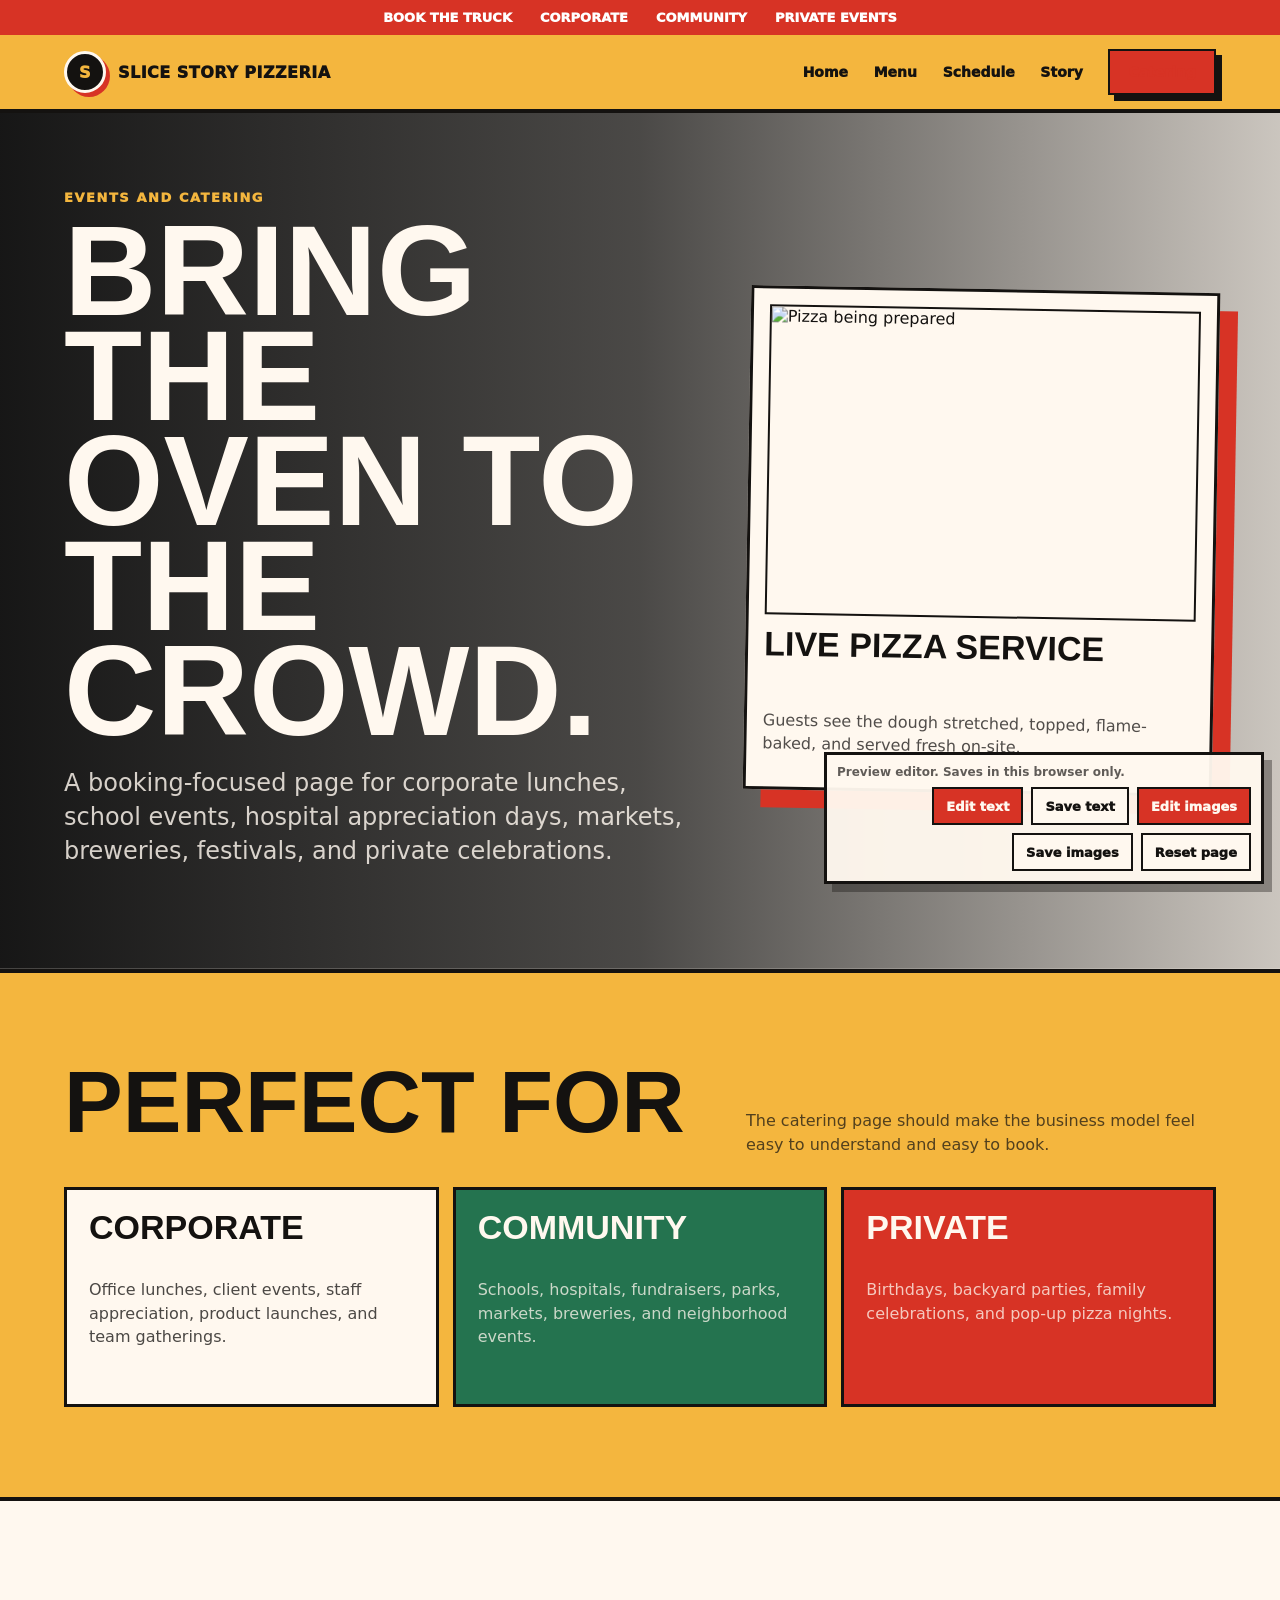
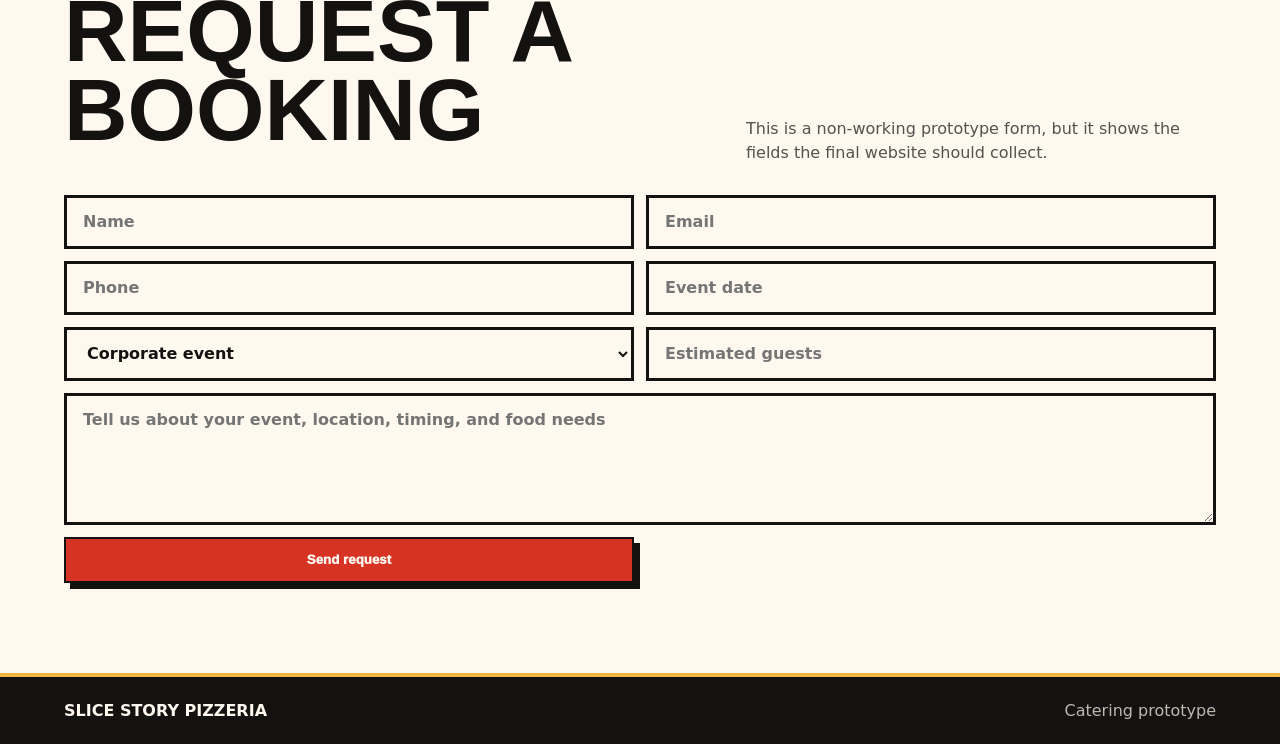
==== catering.html @ 1ce1cb42 "Add files via upload" ====
<!doctype html>
<html lang="en">
<head><meta charset="utf-8"><meta name="viewport" content="width=device-width, initial-scale=1"><title>Catering | Slice Story Pizzeria</title><link rel="stylesheet" href="styles.css"></head>
<body><main class="page">
  <div class="top-strip"><span>Book the truck</span><span>Corporate</span><span>Community</span><span>Private events</span></div>
  <nav class="nav"><a class="logo" href="index.html"><span class="logo-mark">S</span><span>Slice Story Pizzeria</span></a><div class="nav-links"><a href="index.html">Home</a><a href="menu.html">Menu</a><a href="schedule.html">Schedule</a><a href="story-impact.html">Story</a><a class="button active" href="catering.html">Catering</a></div></nav>
  <section class="hero" style="--hero-image:url('https://images.unsplash.com/photo-1555992336-fb0d29498b13?auto=format&fit=crop&w=1600&q=85')"><div><p class="eyebrow">Events and catering</p><h1>Bring the oven to the crowd.</h1><p class="lead">A booking-focused page for corporate lunches, school events, hospital appreciation days, markets, breweries, festivals, and private celebrations.</p></div><aside class="feature-card"><img src="https://images.unsplash.com/photo-1579751626657-72bc17010498?auto=format&fit=crop&w=900&q=85" alt="Pizza being prepared"><h3>Live pizza service</h3><p>Guests see the dough stretched, topped, flame-baked, and served fresh on-site.</p></aside></section>
  <section class="section gold"><div class="section-head"><h2>Perfect for</h2><p>The catering page should make the business model feel easy to understand and easy to book.</p></div><div class="grid-3"><article class="card"><h3>Corporate</h3><p>Office lunches, client events, staff appreciation, product launches, and team gatherings.</p></article><article class="card basil"><h3>Community</h3><p>Schools, hospitals, fundraisers, parks, markets, breweries, and neighborhood events.</p></article><article class="card tomato"><h3>Private</h3><p>Birthdays, backyard parties, family celebrations, and pop-up pizza nights.</p></article></div></section>
  <section class="section"><div class="section-head"><h2>Request a booking</h2><p>This is a non-working prototype form, but it shows the fields the final website should collect.</p></div><form class="form"><input placeholder="Name"><input placeholder="Email"><input placeholder="Phone"><input placeholder="Event date"><select><option>Corporate event</option><option>Community event</option><option>Private party</option><option>Market or festival</option></select><input placeholder="Estimated guests"><textarea placeholder="Tell us about your event, location, timing, and food needs"></textarea><button class="button" type="button">Send request</button></form></section>
  <footer class="footer"><strong>Slice Story Pizzeria</strong><span>Catering prototype</span></footer>
</main><script src="edit-text.js"></script></body></html>
---- styles.css ----
:root {
  --ink: #141210;
  --paper: #fff8ef;
  --tomato: #d73325;
  --gold: #f4b63e;
  --basil: #24734f;
  --cream: #fff1dc;
  --line: rgba(20, 18, 16, .16);
  font-family: Inter, ui-sans-serif, system-ui, -apple-system, BlinkMacSystemFont, "Segoe UI", sans-serif;
  color: var(--ink);
  background: #121212;
}

* { box-sizing: border-box; }
html { scroll-behavior: smooth; }
body { margin: 0; background: #121212; }
img { display: block; max-width: 100%; }
a { color: inherit; }
.page {
  width: min(100%, 1440px);
  margin: 0 auto;
  background: var(--paper);
  overflow: hidden;
}
.top-strip {
  display: flex;
  justify-content: center;
  gap: 28px;
  padding: 10px 16px;
  background: var(--tomato);
  color: #fff;
  font-size: 13px;
  font-weight: 950;
  text-transform: uppercase;
  white-space: nowrap;
  overflow: hidden;
}
.top-strip span { flex: 0 0 auto; }
.nav {
  position: sticky;
  top: 0;
  z-index: 10;
  display: flex;
  align-items: center;
  justify-content: space-between;
  gap: 18px;
  min-height: 78px;
  padding: 14px clamp(18px, 5vw, 72px);
  background: var(--gold);
  border-bottom: 4px solid var(--ink);
}
.logo {
  display: flex;
  align-items: center;
  gap: 12px;
  font-weight: 950;
  text-decoration: none;
  text-transform: uppercase;
  letter-spacing: .03em;
}
.logo-mark {
  display: grid;
  place-items: center;
  width: 42px;
  height: 42px;
  border-radius: 50%;
  background: var(--ink);
  color: var(--gold);
  border: 3px solid #fff8ef;
  box-shadow: 4px 4px 0 var(--tomato);
}
.nav-links {
  display: flex;
  align-items: center;
  gap: clamp(12px, 2vw, 26px);
  font-size: 14px;
  font-weight: 950;
}
.nav-links a { text-decoration: none; }
.nav-links a.active { color: var(--tomato); }
.button {
  display: inline-flex;
  align-items: center;
  justify-content: center;
  min-height: 46px;
  padding: 0 18px;
  border: 2px solid var(--ink);
  background: var(--tomato);
  color: #fff8ef;
  font-weight: 950;
  text-decoration: none;
  box-shadow: 6px 6px 0 var(--ink);
  cursor: pointer;
}
.button.alt { background: #fff8ef; color: var(--ink); }
.button.gold { background: var(--gold); color: var(--ink); }
.hero {
  min-height: 680px;
  display: grid;
  grid-template-columns: minmax(0, .95fr) minmax(340px, .72fr);
  gap: clamp(28px, 5vw, 72px);
  align-items: center;
  padding: clamp(34px, 6vw, 86px) clamp(18px, 5vw, 72px);
  background:
    linear-gradient(90deg, rgba(18,18,18,.98), rgba(18,18,18,.76), rgba(18,18,18,.22)),
    var(--hero-image);
  background-size: cover;
  background-position: center;
  color: #fff8ef;
}
.hero.schedule-hero {
  position: relative;
  grid-template-columns: minmax(0, .58fr) minmax(360px, .82fr);
  grid-template-rows: auto auto;
  align-items: center;
  background:
    linear-gradient(135deg, #fff8ef 0%, #fff8ef 42%, #f4b63e 42%, #f4b63e 60%, #d73325 60%, #d73325 100%);
  color: var(--ink);
}
.hero.schedule-hero .schedule-copy {
  position: relative;
  z-index: 2;
  grid-column: 1;
}
.hero.schedule-hero .eyebrow {
  color: var(--tomato);
}
.hero.schedule-hero .lead {
  color: rgba(20, 18, 16, .76);
}
.schedule-truck-image {
  grid-column: 2;
  grid-row: 1 / 3;
  width: 100%;
  min-height: clamp(340px, 42vw, 560px);
  background-image: var(--hero-image);
  background-size: contain;
  background-repeat: no-repeat;
  background-position: center;
  filter: drop-shadow(18px 18px 0 rgba(20, 18, 16, .28));
}
.hero.schedule-hero .feature-card {
  grid-column: 1;
  grid-row: 2;
  max-width: 430px;
  margin-top: 24px;
  box-shadow: 10px 10px 0 var(--ink);
  transform: rotate(-1deg);
}
.eyebrow {
  margin: 0 0 14px;
  color: var(--gold);
  font-size: 13px;
  font-weight: 950;
  letter-spacing: .12em;
  text-transform: uppercase;
}
h1, h2, h3, p { margin-top: 0; }
h1, h2, h3 { letter-spacing: 0; }
h1 {
  max-width: 880px;
  margin-bottom: 22px;
  font-family: Impact, Haettenschweiler, "Arial Narrow Bold", sans-serif;
  font-size: clamp(58px, 10vw, 142px);
  line-height: .82;
  text-transform: uppercase;
}
h2 {
  max-width: 850px;
  margin-bottom: 16px;
  font-family: Impact, Haettenschweiler, "Arial Narrow Bold", sans-serif;
  font-size: clamp(42px, 7vw, 88px);
  line-height: .9;
  text-transform: uppercase;
}
h3 {
  font-family: Impact, Haettenschweiler, "Arial Narrow Bold", sans-serif;
  font-size: 34px;
  line-height: .94;
  text-transform: uppercase;
}
.lead {
  max-width: 660px;
  font-size: clamp(18px, 2vw, 24px);
  line-height: 1.42;
  color: rgba(255, 248, 239, .82);
}
.action-row { display: flex; flex-wrap: wrap; gap: 14px; margin-top: 30px; }
.feature-card {
  display: grid;
  gap: 14px;
  padding: 16px;
  background: #fff8ef;
  color: var(--ink);
  border: 3px solid var(--ink);
  box-shadow: 18px 18px 0 var(--tomato);
  transform: rotate(1deg);
}
.feature-card img {
  width: 100%;
  height: 310px;
  object-fit: cover;
  border: 2px solid var(--ink);
}
.feature-card p { color: rgba(20,18,16,.74); line-height: 1.45; }
.section { padding: clamp(44px, 7vw, 92px) clamp(18px, 5vw, 72px); }
.section.dark { background: var(--ink); color: #fff8ef; }
.section.gold { background: var(--gold); border-top: 4px solid var(--ink); border-bottom: 4px solid var(--ink); }
.section.ingredient-story {
  background:
    linear-gradient(90deg, rgba(20,18,16,.96), rgba(20,18,16,.82), rgba(20,18,16,.48)),
    url("https://images.unsplash.com/photo-1593560708920-61dd98c46a4e?auto=format&fit=crop&w=1500&q=85");
  background-size: cover;
  background-position: center;
  color: #fff8ef;
  border-top: 4px solid var(--gold);
}
.section.ingredient-story .section-head p { color: rgba(255,248,239,.72); }
.section.ingredient-story .card {
  background: rgba(255,248,239,.94);
  box-shadow: 8px 8px 0 var(--gold);
}
.section.ingredient-story .card.tomato,
.section.ingredient-story .card.basil {
  color: #fff8ef;
}
.section.ingredient-story .card.tomato { background: var(--tomato); }
.section.ingredient-story .card.basil { background: var(--basil); }
.section-head {
  display: flex;
  align-items: end;
  justify-content: space-between;
  gap: 24px;
  margin-bottom: 30px;
}
.section-head p { max-width: 470px; margin: 0; line-height: 1.5; color: rgba(20,18,16,.72); }
.dark .section-head p { color: rgba(255,248,239,.72); }
.grid-2 { display: grid; grid-template-columns: repeat(2, 1fr); gap: 18px; }
.grid-3 { display: grid; grid-template-columns: repeat(3, 1fr); gap: 14px; }
.grid-4 { display: grid; grid-template-columns: repeat(4, 1fr); gap: 12px; }
.card {
  min-height: 220px;
  padding: 22px;
  background: #fff8ef;
  color: var(--ink);
  border: 3px solid var(--ink);
}
.card.tomato { background: var(--tomato); color: #fff8ef; }
.card.basil { background: var(--basil); color: #fff8ef; }
.card.gold { background: var(--gold); }
.card p { line-height: 1.45; color: inherit; opacity: .76; }
.price { display: block; margin-top: 18px; font-size: 32px; font-weight: 950; }
.photo-panel {
  min-height: 520px;
  background: var(--panel-image);
  background-size: cover;
  background-position: center;
  border: 4px solid var(--ink);
  box-shadow: 14px 14px 0 var(--gold);
}
.copy p { max-width: 760px; font-size: 19px; line-height: 1.65; color: rgba(20,18,16,.78); }
.dark .copy p { color: rgba(255,248,239,.78); }
.standout-line {
  max-width: 760px;
  margin: 18px 0;
  padding: 16px 18px;
  background: var(--gold);
  border: 3px solid var(--ink);
  box-shadow: 8px 8px 0 var(--tomato);
  font-size: clamp(24px, 3vw, 38px);
  line-height: 1;
  font-weight: 950;
}
.form {
  display: grid;
  grid-template-columns: repeat(2, 1fr);
  gap: 12px;
  margin-top: 24px;
}
.form input, .form select, .form textarea {
  min-height: 54px;
  padding: 0 16px;
  border: 3px solid var(--ink);
  background: #fff8ef;
  color: var(--ink);
  font: inherit;
  font-weight: 800;
}
.form textarea {
  min-height: 132px;
  padding-top: 14px;
  grid-column: 1 / -1;
}
.footer {
  display: flex;
  align-items: center;
  justify-content: space-between;
  gap: 18px;
  padding: 24px clamp(18px, 5vw, 72px);
  background: var(--ink);
  color: rgba(255,248,239,.72);
  border-top: 4px solid var(--gold);
}
.footer strong { color: #fff8ef; text-transform: uppercase; }
.edit-toolbar {
  position: fixed;
  right: 16px;
  bottom: 16px;
  z-index: 50;
  display: flex;
  flex-wrap: wrap;
  justify-content: flex-end;
  gap: 8px;
  max-width: min(440px, calc(100vw - 32px));
  padding: 10px;
  background: rgba(255, 248, 239, .96);
  border: 3px solid var(--ink);
  box-shadow: 8px 8px 0 rgba(20, 18, 16, .36);
}
.edit-toolbar button {
  min-height: 38px;
  padding: 0 12px;
  border: 2px solid var(--ink);
  background: #fff8ef;
  color: var(--ink);
  font: inherit;
  font-size: 13px;
  font-weight: 950;
  cursor: pointer;
}
.edit-toolbar button.primary {
  background: var(--tomato);
  color: #fff8ef;
}
.edit-note {
  width: 100%;
  margin: 0;
  font-size: 12px;
  font-weight: 800;
  color: rgba(20, 18, 16, .68);
}
.editable-active [data-editable-text] {
  outline: 2px dashed rgba(215, 51, 37, .72);
  outline-offset: 4px;
  cursor: text;
}
.editable-active [data-editable-text]:focus {
  outline: 3px solid var(--tomato);
  background: rgba(255, 248, 239, .92);
}
.image-edit-active [data-editable-image] {
  outline: 3px dashed var(--gold);
  outline-offset: 5px;
  cursor: pointer;
}
.image-edit-active [data-editable-image]:hover {
  outline-color: var(--tomato);
}
.image-panel {
  position: fixed;
  left: 50%;
  bottom: 92px;
  z-index: 60;
  display: none;
  width: min(560px, calc(100vw - 32px));
  padding: 14px;
  transform: translateX(-50%);
  background: #fff8ef;
  border: 3px solid var(--ink);
  box-shadow: 10px 10px 0 rgba(20, 18, 16, .42);
}
.image-panel.open { display: grid; gap: 10px; }
.image-panel label {
  font-size: 13px;
  font-weight: 950;
  text-transform: uppercase;
}
.image-panel input[type="text"] {
  width: 100%;
  min-height: 44px;
  padding: 0 12px;
  border: 2px solid var(--ink);
  background: #fff;
  color: var(--ink);
  font: inherit;
}
.image-panel-actions {
  display: flex;
  flex-wrap: wrap;
  gap: 8px;
}
.image-panel button,
.image-panel .file-button {
  display: inline-flex;
  align-items: center;
  justify-content: center;
  min-height: 38px;
  padding: 0 12px;
  border: 2px solid var(--ink);
  background: #fff8ef;
  color: var(--ink);
  font: inherit;
  font-size: 13px;
  font-weight: 950;
  cursor: pointer;
}
.image-panel button.primary { background: var(--tomato); color: #fff8ef; }
.image-panel small { color: rgba(20, 18, 16, .68); font-weight: 800; line-height: 1.35; }

@media (max-width: 980px) {
  .nav { position: relative; align-items: flex-start; flex-direction: column; }
  .nav-links { width: 100%; flex-wrap: wrap; }
  .hero, .grid-2 { grid-template-columns: 1fr; }
  .hero.schedule-hero {
    grid-template-columns: 1fr;
    grid-template-rows: auto auto auto;
  }
  .hero.schedule-hero .schedule-copy {
    grid-column: 1;
    grid-row: 1;
  }
  .schedule-truck-image {
    grid-column: 1;
    grid-row: 2;
    min-height: 360px;
    background-position: center;
  }
  .hero.schedule-hero .feature-card {
    grid-column: 1;
    grid-row: 3;
  }
  .grid-3, .grid-4 { grid-template-columns: repeat(2, 1fr); }
  .section-head { display: block; }
  .section-head p { margin-top: 14px; }
}

@media (max-width: 640px) {
  .top-strip { justify-content: flex-start; }
  .nav-links a:not(.button) { display: none; }
  .hero { min-height: auto; }
  .schedule-truck-image { min-height: 260px; }
  .feature-card { transform: none; box-shadow: 10px 10px 0 var(--tomato); }
  .grid-3, .grid-4, .form { grid-template-columns: 1fr; }
  .photo-panel { min-height: 360px; }
  .footer { align-items: flex-start; flex-direction: column; }
}
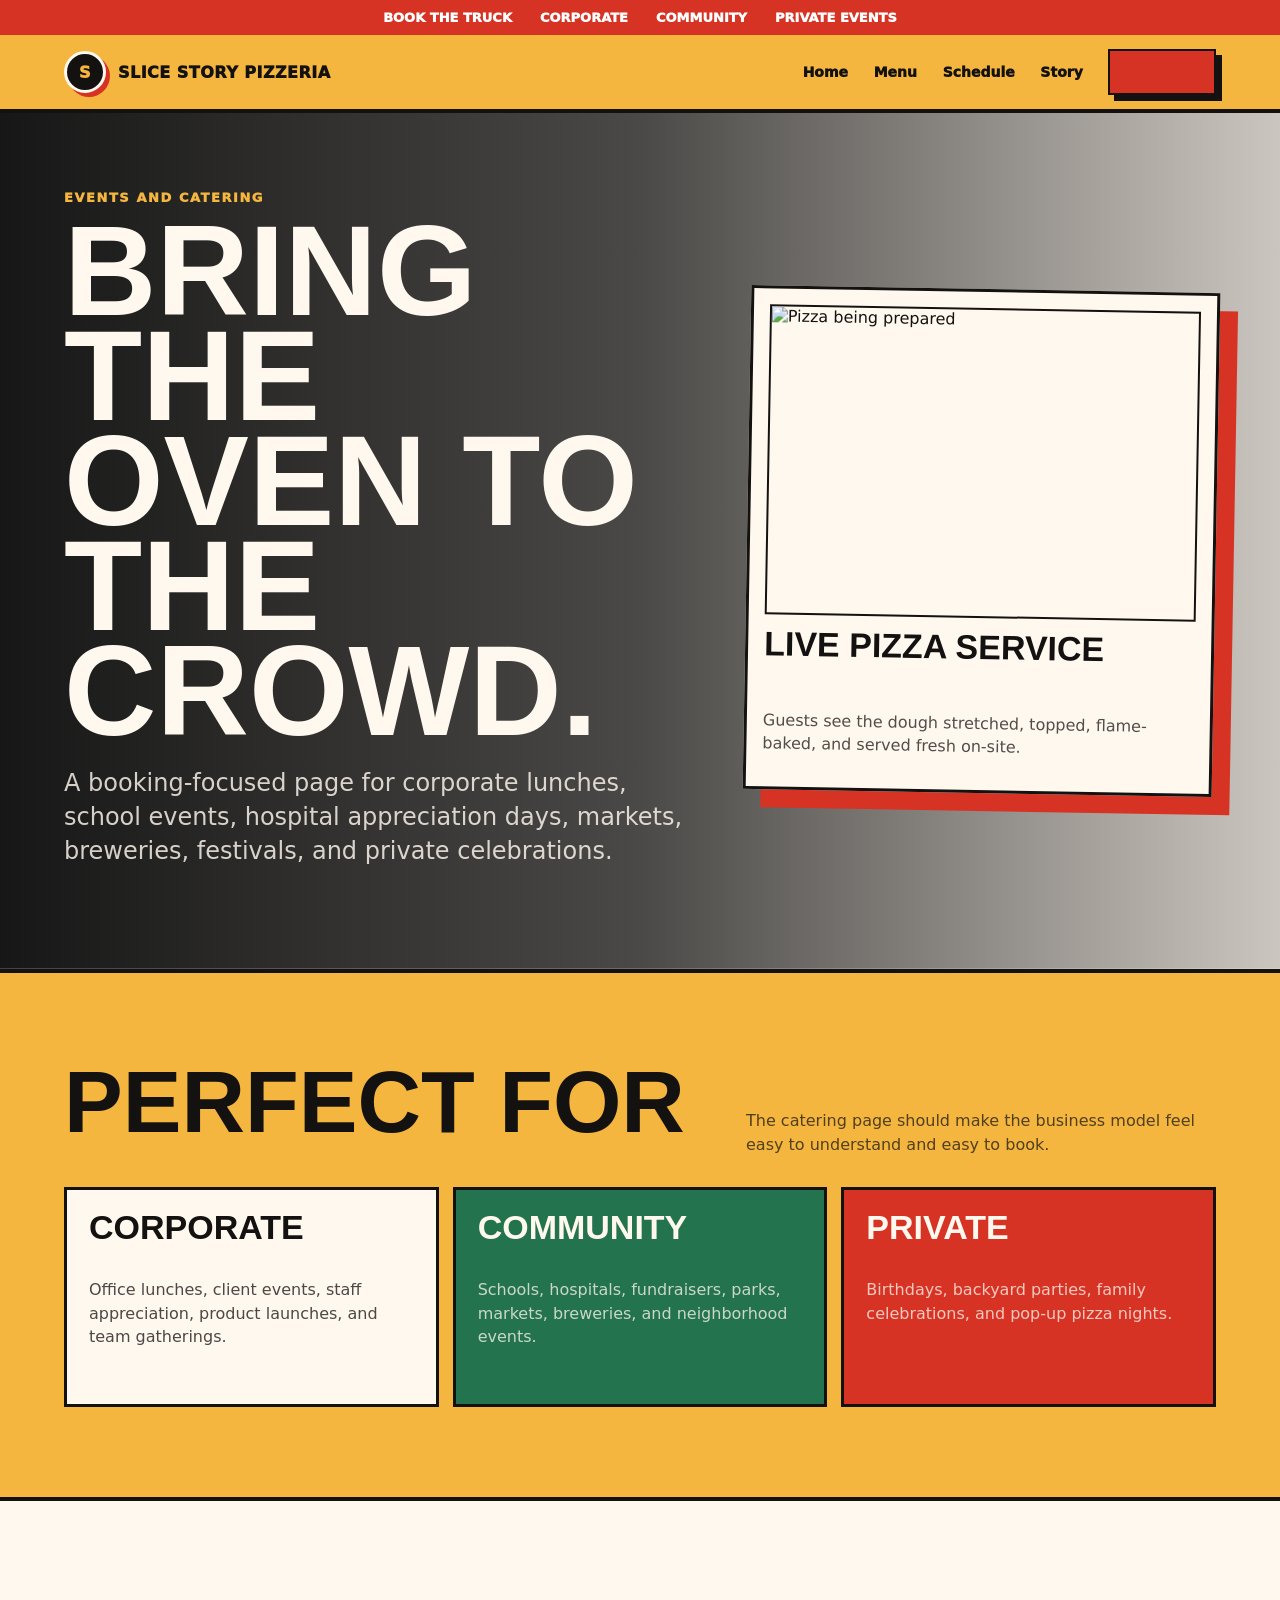
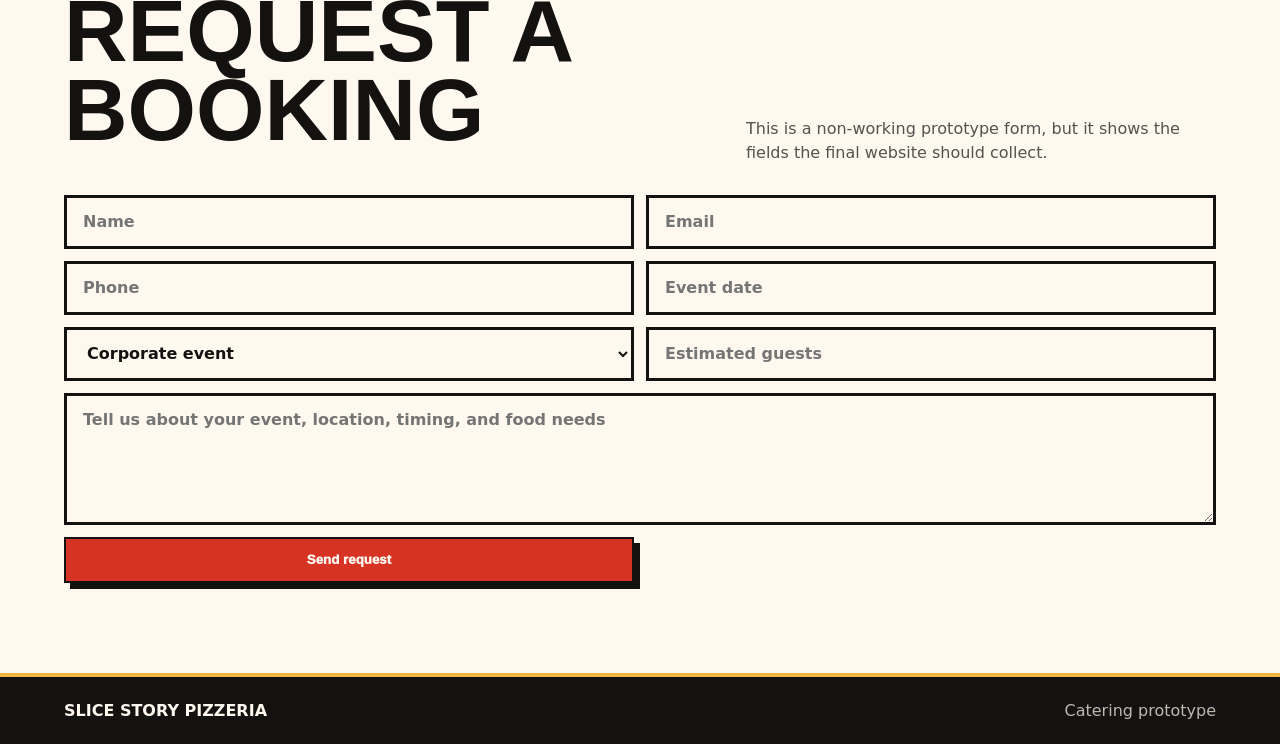
==== commit 310fa219: "Update catering.html Remove <script src="edit-text.js"></script>" ====
--- a/catering.html
+++ b/catering.html
@@ -8,4 +8,4 @@
   <section class="section gold"><div class="section-head"><h2>Perfect for</h2><p>The catering page should make the business model feel easy to understand and easy to book.</p></div><div class="grid-3"><article class="card"><h3>Corporate</h3><p>Office lunches, client events, staff appreciation, product launches, and team gatherings.</p></article><article class="card basil"><h3>Community</h3><p>Schools, hospitals, fundraisers, parks, markets, breweries, and neighborhood events.</p></article><article class="card tomato"><h3>Private</h3><p>Birthdays, backyard parties, family celebrations, and pop-up pizza nights.</p></article></div></section>
   <section class="section"><div class="section-head"><h2>Request a booking</h2><p>This is a non-working prototype form, but it shows the fields the final website should collect.</p></div><form class="form"><input placeholder="Name"><input placeholder="Email"><input placeholder="Phone"><input placeholder="Event date"><select><option>Corporate event</option><option>Community event</option><option>Private party</option><option>Market or festival</option></select><input placeholder="Estimated guests"><textarea placeholder="Tell us about your event, location, timing, and food needs"></textarea><button class="button" type="button">Send request</button></form></section>
   <footer class="footer"><strong>Slice Story Pizzeria</strong><span>Catering prototype</span></footer>
-</main><script src="edit-text.js"></script></body></html>
+</main></body></html>
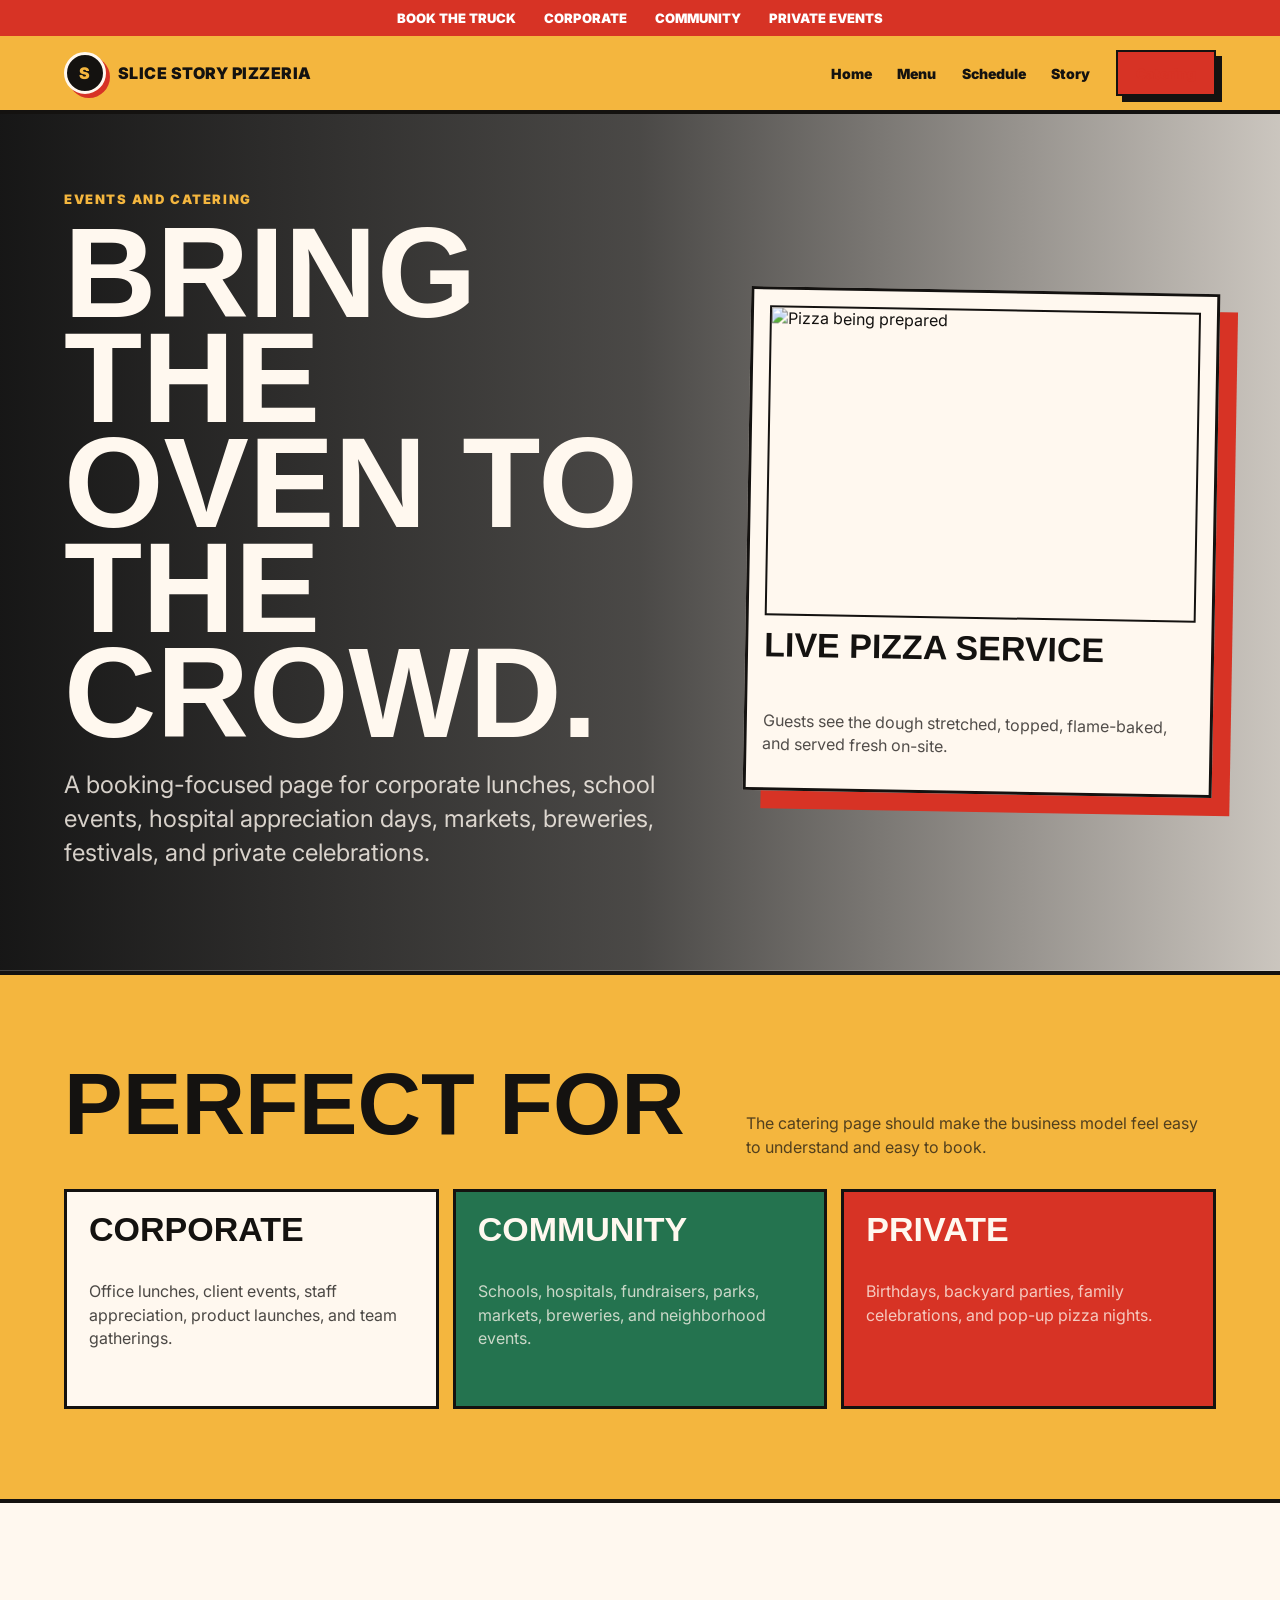
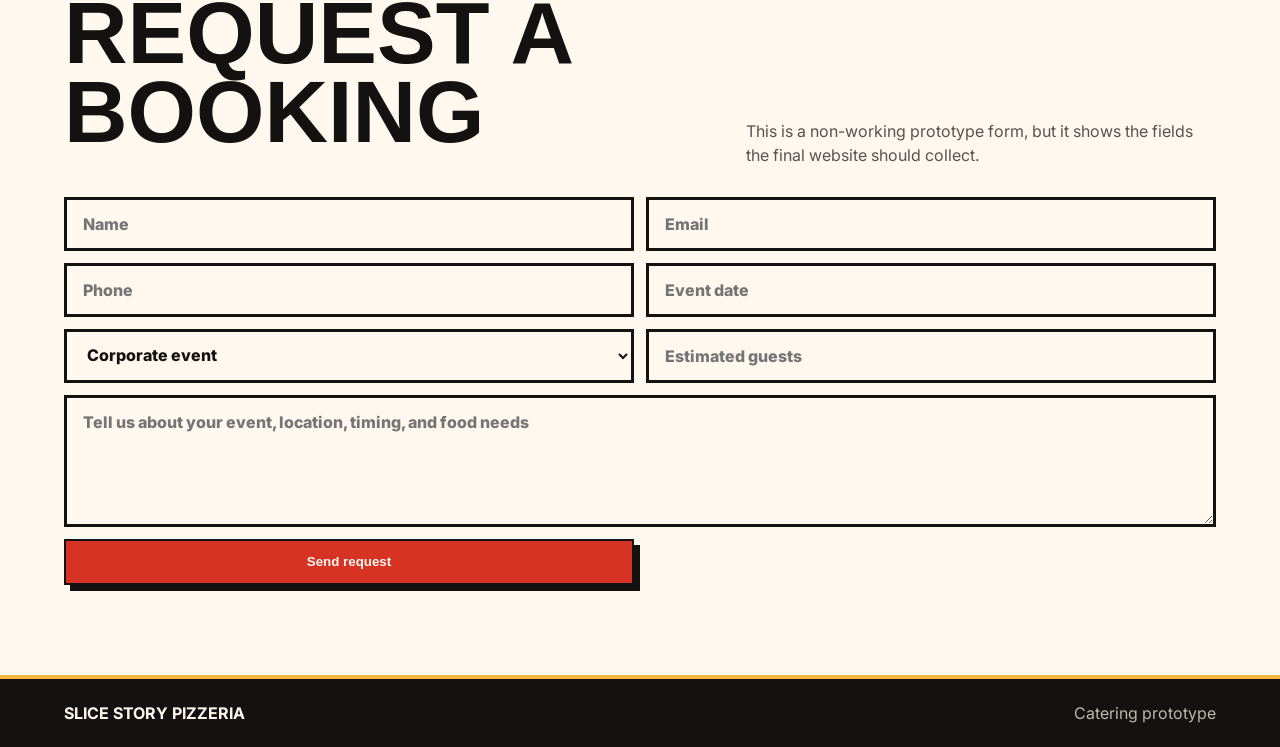
==== commit e4116677: "Add files via upload" ====
--- a/catering.html
+++ b/catering.html
@@ -1,6 +1,6 @@
 <!doctype html>
 <html lang="en">
-<head><meta charset="utf-8"><meta name="viewport" content="width=device-width, initial-scale=1"><title>Catering | Slice Story Pizzeria</title><link rel="stylesheet" href="styles.css"></head>
+<head><meta charset="utf-8"><meta name="viewport" content="width=device-width, initial-scale=1"><title>Catering | Slice Story Pizzeria</title><link rel="preconnect" href="https://fonts.googleapis.com"><link rel="preconnect" href="https://fonts.gstatic.com" crossorigin><link href="https://fonts.googleapis.com/css2?family=Inter:wght@400;500;600;700;800;900&display=swap" rel="stylesheet"><link rel="stylesheet" href="styles.css"></head>
 <body><main class="page">
   <div class="top-strip"><span>Book the truck</span><span>Corporate</span><span>Community</span><span>Private events</span></div>
   <nav class="nav"><a class="logo" href="index.html"><span class="logo-mark">S</span><span>Slice Story Pizzeria</span></a><div class="nav-links"><a href="index.html">Home</a><a href="menu.html">Menu</a><a href="schedule.html">Schedule</a><a href="story-impact.html">Story</a><a class="button active" href="catering.html">Catering</a></div></nav>
--- a/styles.css
+++ b/styles.css
@@ -30,7 +30,7 @@
   background: var(--tomato);
   color: #fff;
   font-size: 13px;
-  font-weight: 950;
+  font-weight: 900;
   text-transform: uppercase;
   white-space: nowrap;
   overflow: hidden;
@@ -53,7 +53,7 @@
   display: flex;
   align-items: center;
   gap: 12px;
-  font-weight: 950;
+  font-weight: 900;
   text-decoration: none;
   text-transform: uppercase;
   letter-spacing: .03em;
@@ -74,7 +74,7 @@
   align-items: center;
   gap: clamp(12px, 2vw, 26px);
   font-size: 14px;
-  font-weight: 950;
+  font-weight: 900;
 }
 .nav-links a { text-decoration: none; }
 .nav-links a.active { color: var(--tomato); }
@@ -87,7 +87,7 @@
   border: 2px solid var(--ink);
   background: var(--tomato);
   color: #fff8ef;
-  font-weight: 950;
+  font-weight: 900;
   text-decoration: none;
   box-shadow: 6px 6px 0 var(--ink);
   cursor: pointer;
@@ -151,7 +151,7 @@
   margin: 0 0 14px;
   color: var(--gold);
   font-size: 13px;
-  font-weight: 950;
+  font-weight: 900;
   letter-spacing: .12em;
   text-transform: uppercase;
 }
@@ -249,7 +249,7 @@
 .card.basil { background: var(--basil); color: #fff8ef; }
 .card.gold { background: var(--gold); }
 .card p { line-height: 1.45; color: inherit; opacity: .76; }
-.price { display: block; margin-top: 18px; font-size: 32px; font-weight: 950; }
+.price { display: block; margin-top: 18px; font-size: 32px; font-weight: 900; }
 .photo-panel {
   min-height: 520px;
   background: var(--panel-image);
@@ -269,7 +269,7 @@
   box-shadow: 8px 8px 0 var(--tomato);
   font-size: clamp(24px, 3vw, 38px);
   line-height: 1;
-  font-weight: 950;
+  font-weight: 900;
 }
 .form {
   display: grid;
@@ -325,7 +325,7 @@
   color: var(--ink);
   font: inherit;
   font-size: 13px;
-  font-weight: 950;
+  font-weight: 900;
   cursor: pointer;
 }
 .edit-toolbar button.primary {
@@ -372,7 +372,7 @@
 .image-panel.open { display: grid; gap: 10px; }
 .image-panel label {
   font-size: 13px;
-  font-weight: 950;
+  font-weight: 900;
   text-transform: uppercase;
 }
 .image-panel input[type="text"] {
@@ -401,7 +401,7 @@
   color: var(--ink);
   font: inherit;
   font-size: 13px;
-  font-weight: 950;
+  font-weight: 900;
   cursor: pointer;
 }
 .image-panel button.primary { background: var(--tomato); color: #fff8ef; }
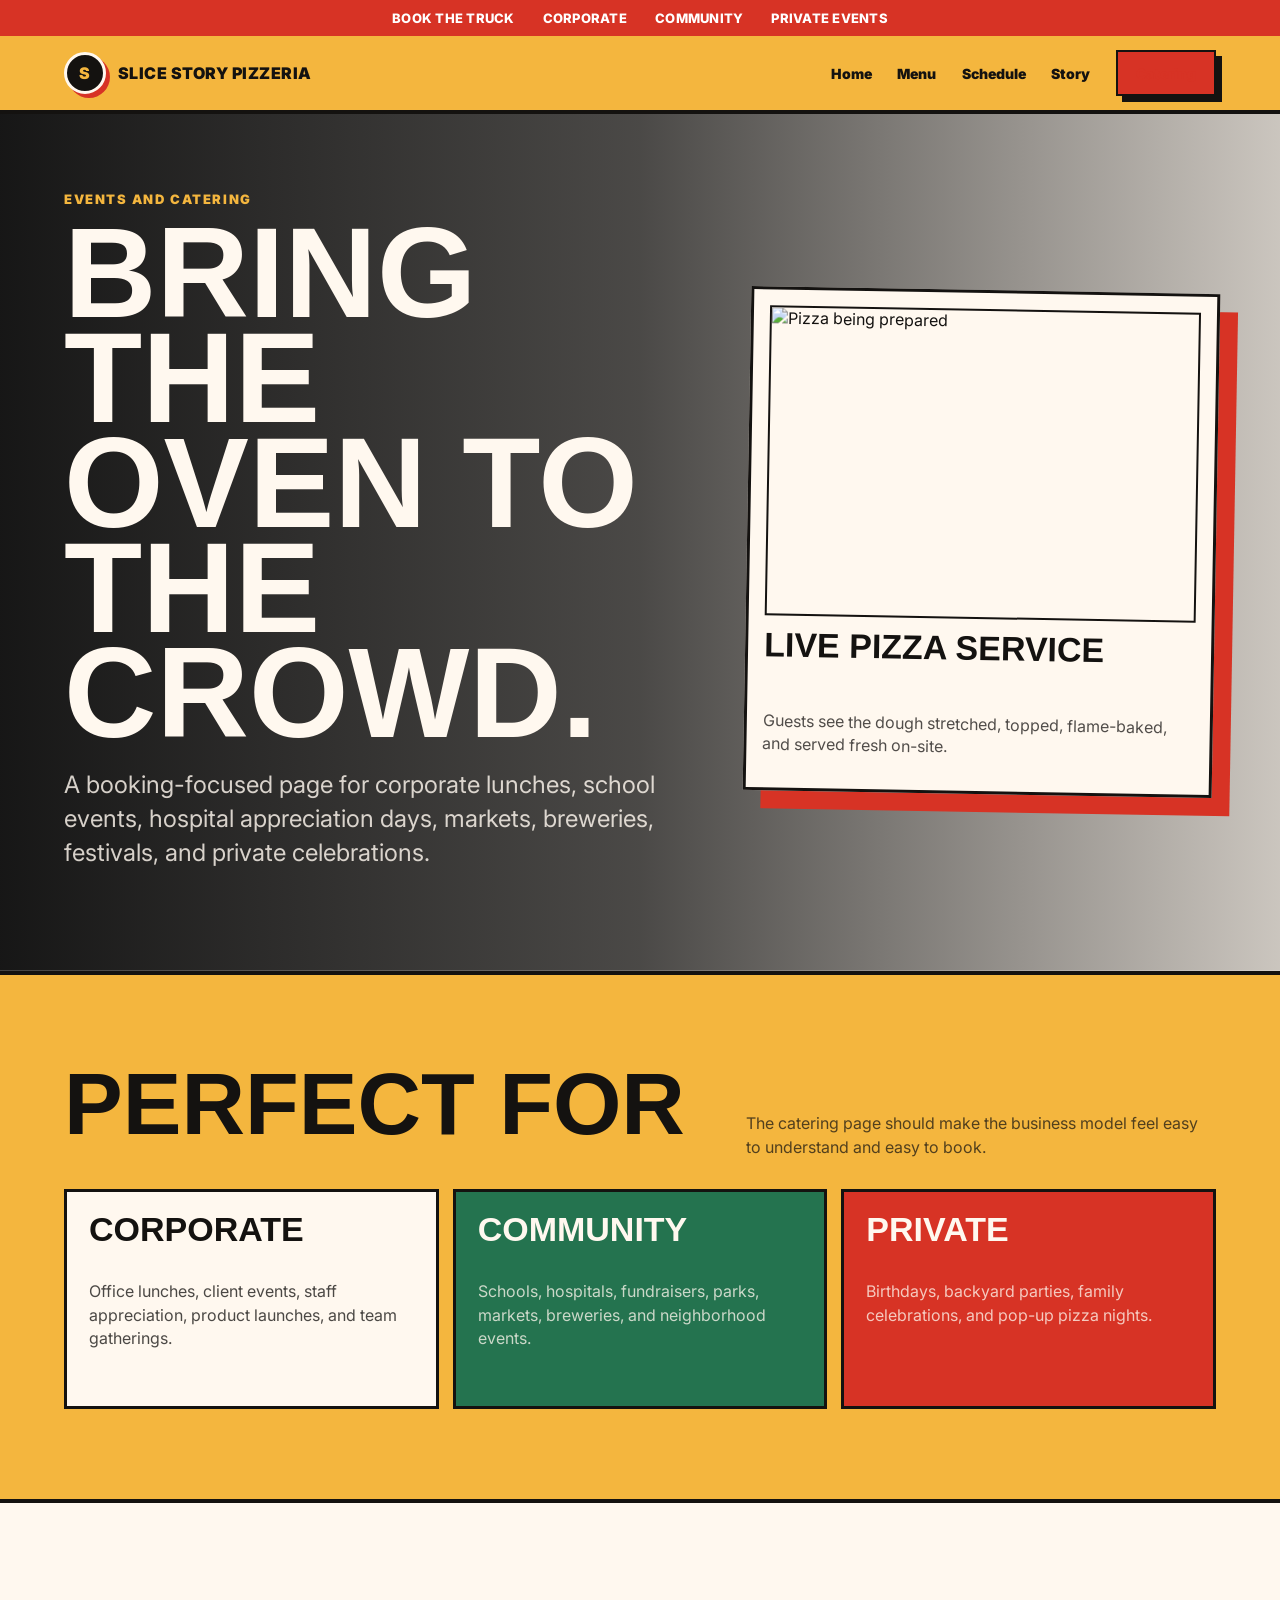
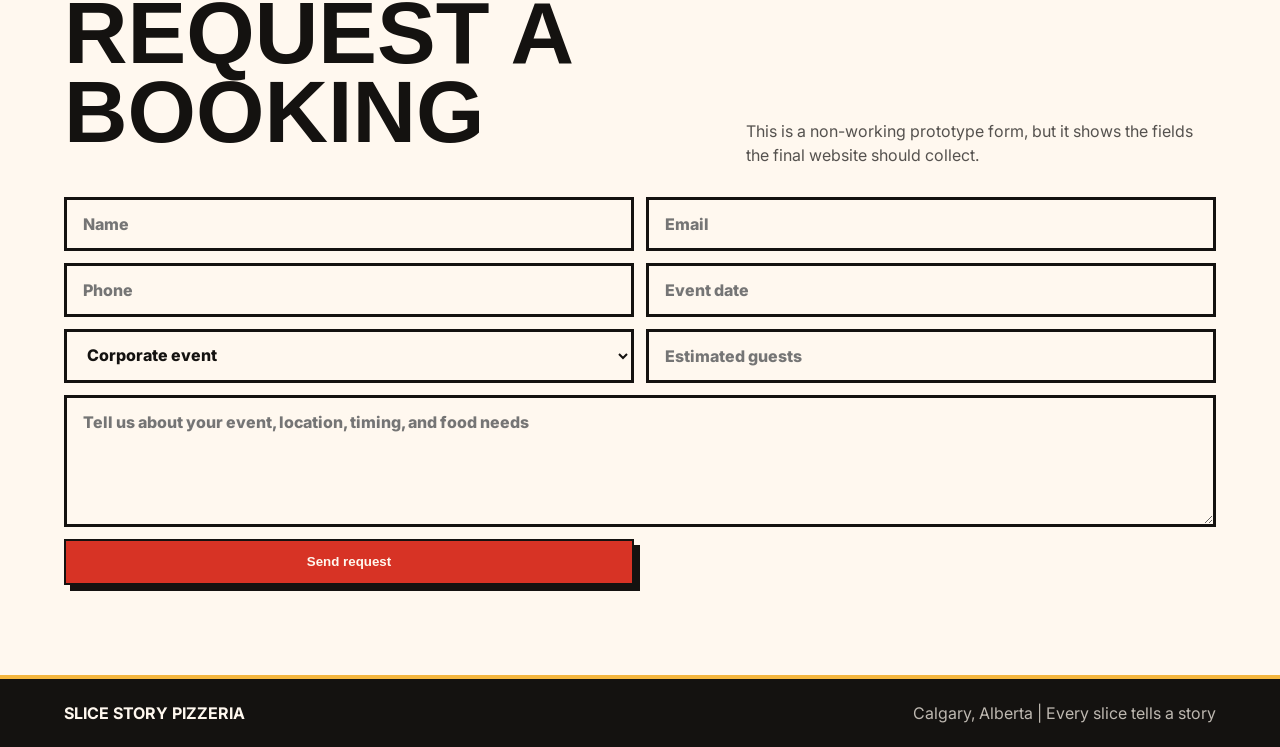
==== commit b67130d0: "Update catering.html" ====
--- a/catering.html
+++ b/catering.html
@@ -7,5 +7,5 @@
   <section class="hero" style="--hero-image:url('https://images.unsplash.com/photo-1555992336-fb0d29498b13?auto=format&fit=crop&w=1600&q=85')"><div><p class="eyebrow">Events and catering</p><h1>Bring the oven to the crowd.</h1><p class="lead">A booking-focused page for corporate lunches, school events, hospital appreciation days, markets, breweries, festivals, and private celebrations.</p></div><aside class="feature-card"><img src="https://images.unsplash.com/photo-1579751626657-72bc17010498?auto=format&fit=crop&w=900&q=85" alt="Pizza being prepared"><h3>Live pizza service</h3><p>Guests see the dough stretched, topped, flame-baked, and served fresh on-site.</p></aside></section>
   <section class="section gold"><div class="section-head"><h2>Perfect for</h2><p>The catering page should make the business model feel easy to understand and easy to book.</p></div><div class="grid-3"><article class="card"><h3>Corporate</h3><p>Office lunches, client events, staff appreciation, product launches, and team gatherings.</p></article><article class="card basil"><h3>Community</h3><p>Schools, hospitals, fundraisers, parks, markets, breweries, and neighborhood events.</p></article><article class="card tomato"><h3>Private</h3><p>Birthdays, backyard parties, family celebrations, and pop-up pizza nights.</p></article></div></section>
   <section class="section"><div class="section-head"><h2>Request a booking</h2><p>This is a non-working prototype form, but it shows the fields the final website should collect.</p></div><form class="form"><input placeholder="Name"><input placeholder="Email"><input placeholder="Phone"><input placeholder="Event date"><select><option>Corporate event</option><option>Community event</option><option>Private party</option><option>Market or festival</option></select><input placeholder="Estimated guests"><textarea placeholder="Tell us about your event, location, timing, and food needs"></textarea><button class="button" type="button">Send request</button></form></section>
-  <footer class="footer"><strong>Slice Story Pizzeria</strong><span>Catering prototype</span></footer>
+  <footer class="footer"><strong>Slice Story Pizzeria</strong><span>Calgary, Alberta | Every slice tells a story</span></footer>
 </main></body></html>
--- a/styles.css
+++ b/styles.css
@@ -30,7 +30,8 @@
   background: var(--tomato);
   color: #fff;
   font-size: 13px;
-  font-weight: 900;
+  font-weight: 800;
+  letter-spacing: .02em;
   text-transform: uppercase;
   white-space: nowrap;
   overflow: hidden;
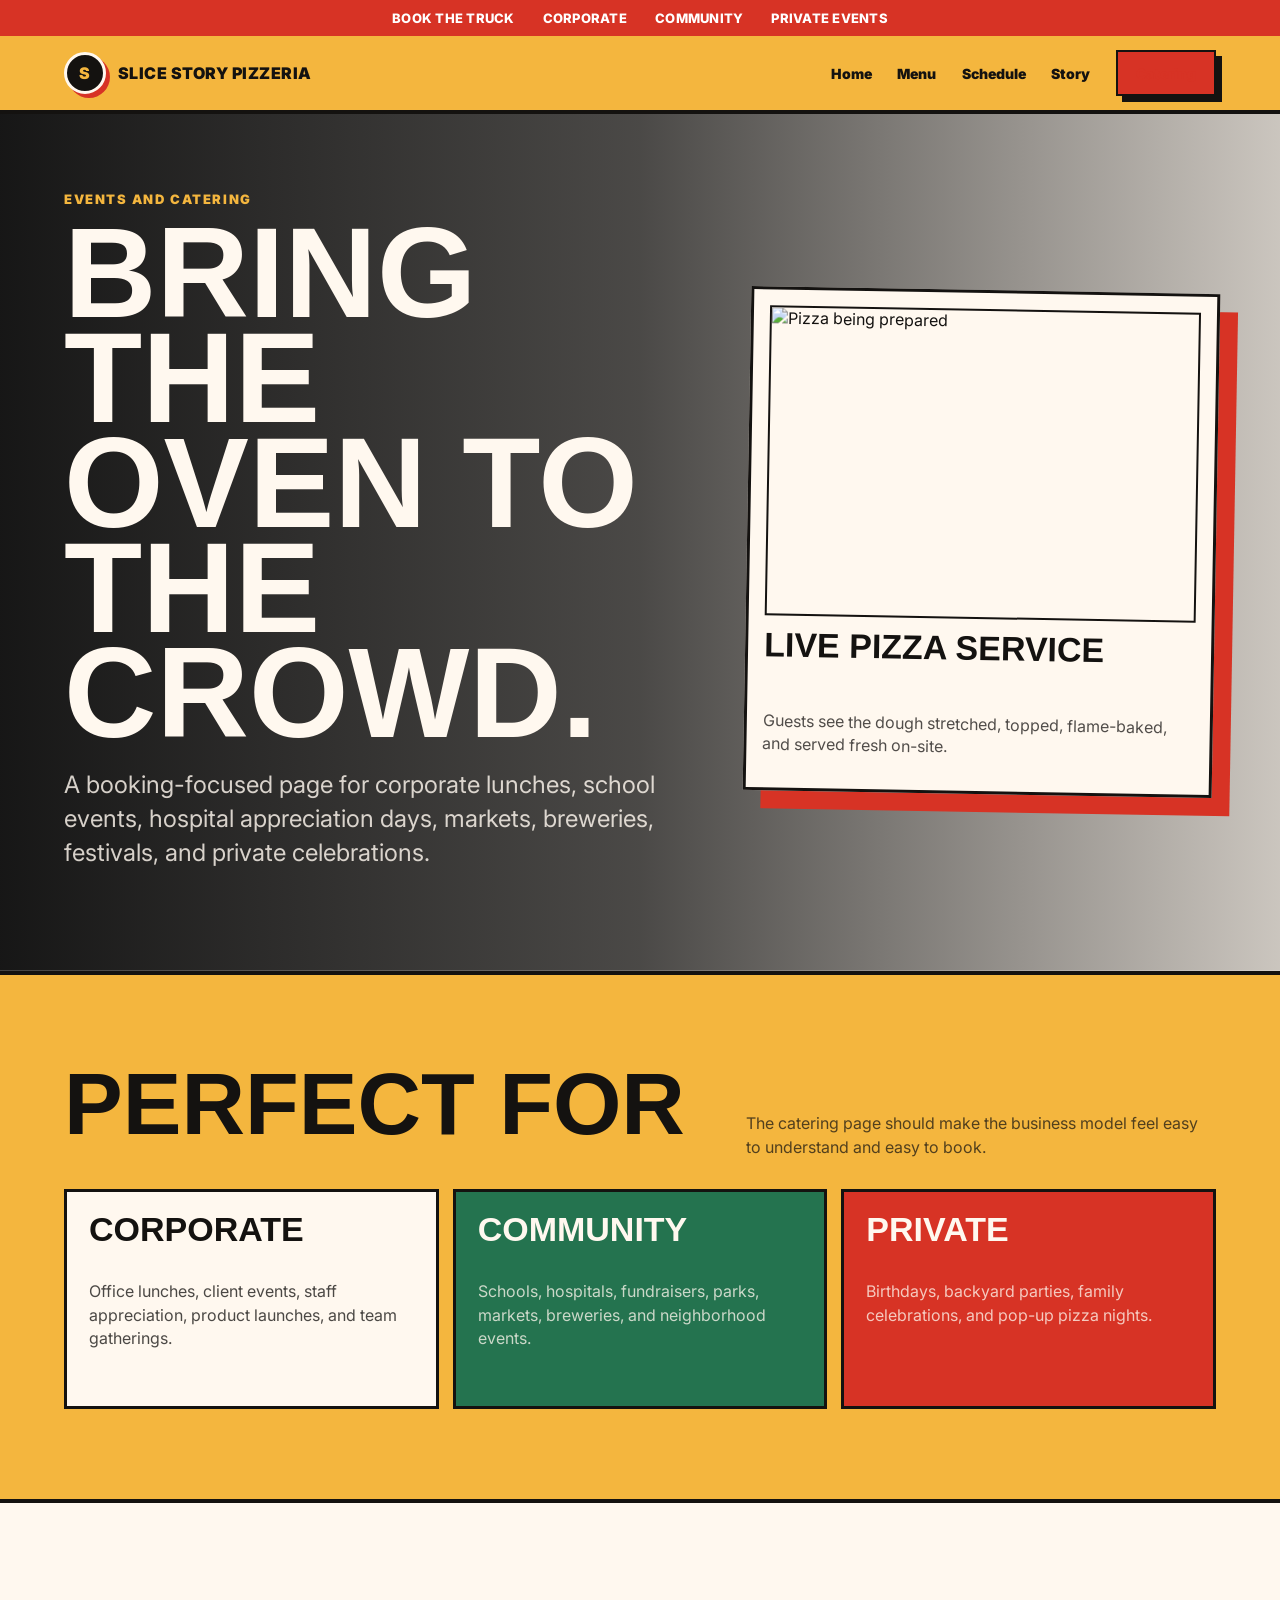
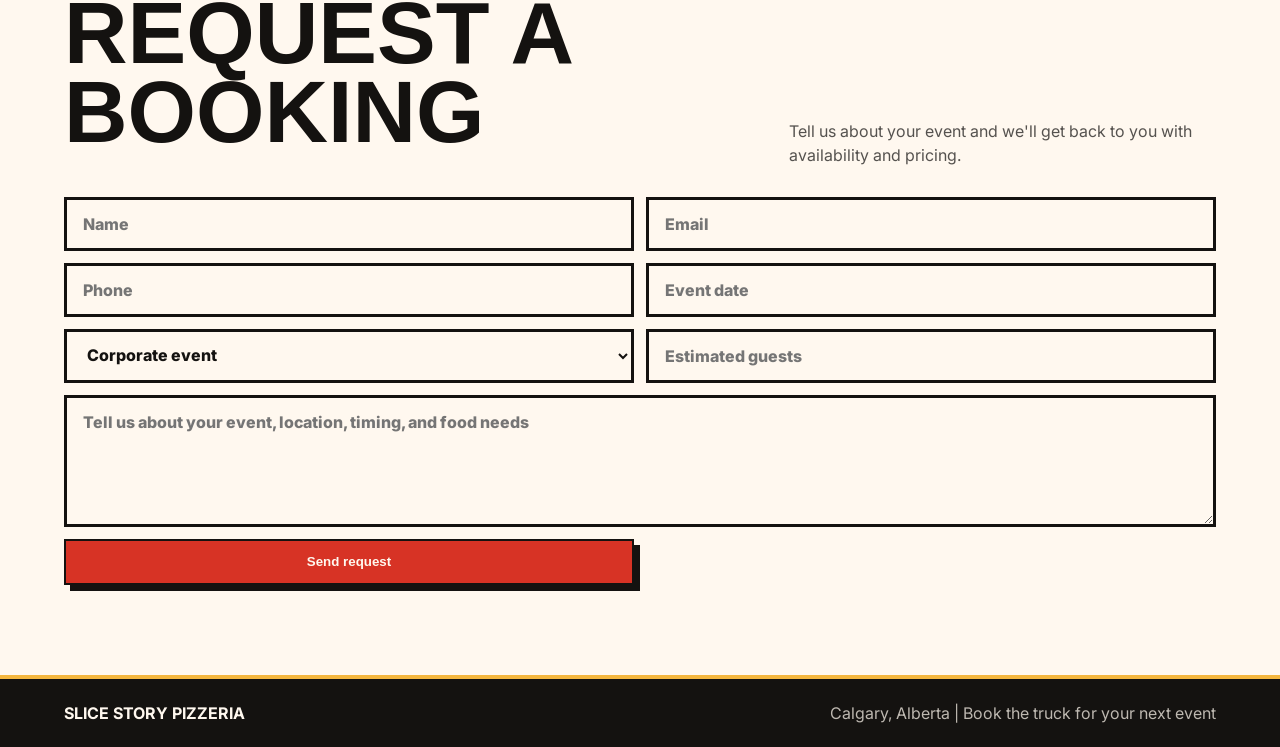
==== commit bf7d9dca: "Add files via upload" ====
--- a/catering.html
+++ b/catering.html
@@ -6,6 +6,6 @@
   <nav class="nav"><a class="logo" href="index.html"><span class="logo-mark">S</span><span>Slice Story Pizzeria</span></a><div class="nav-links"><a href="index.html">Home</a><a href="menu.html">Menu</a><a href="schedule.html">Schedule</a><a href="story-impact.html">Story</a><a class="button active" href="catering.html">Catering</a></div></nav>
   <section class="hero" style="--hero-image:url('https://images.unsplash.com/photo-1555992336-fb0d29498b13?auto=format&fit=crop&w=1600&q=85')"><div><p class="eyebrow">Events and catering</p><h1>Bring the oven to the crowd.</h1><p class="lead">A booking-focused page for corporate lunches, school events, hospital appreciation days, markets, breweries, festivals, and private celebrations.</p></div><aside class="feature-card"><img src="https://images.unsplash.com/photo-1579751626657-72bc17010498?auto=format&fit=crop&w=900&q=85" alt="Pizza being prepared"><h3>Live pizza service</h3><p>Guests see the dough stretched, topped, flame-baked, and served fresh on-site.</p></aside></section>
   <section class="section gold"><div class="section-head"><h2>Perfect for</h2><p>The catering page should make the business model feel easy to understand and easy to book.</p></div><div class="grid-3"><article class="card"><h3>Corporate</h3><p>Office lunches, client events, staff appreciation, product launches, and team gatherings.</p></article><article class="card basil"><h3>Community</h3><p>Schools, hospitals, fundraisers, parks, markets, breweries, and neighborhood events.</p></article><article class="card tomato"><h3>Private</h3><p>Birthdays, backyard parties, family celebrations, and pop-up pizza nights.</p></article></div></section>
-  <section class="section"><div class="section-head"><h2>Request a booking</h2><p>This is a non-working prototype form, but it shows the fields the final website should collect.</p></div><form class="form"><input placeholder="Name"><input placeholder="Email"><input placeholder="Phone"><input placeholder="Event date"><select><option>Corporate event</option><option>Community event</option><option>Private party</option><option>Market or festival</option></select><input placeholder="Estimated guests"><textarea placeholder="Tell us about your event, location, timing, and food needs"></textarea><button class="button" type="button">Send request</button></form></section>
-  <footer class="footer"><strong>Slice Story Pizzeria</strong><span>Calgary, Alberta | Every slice tells a story</span></footer>
+  <section class="section"><div class="section-head"><h2>Request a booking</h2><p>Tell us about your event and we'll get back to you with availability and pricing.</p></div><form class="form"><input placeholder="Name"><input placeholder="Email"><input placeholder="Phone"><input placeholder="Event date"><select><option>Corporate event</option><option>Community event</option><option>Private party</option><option>Market or festival</option></select><input placeholder="Estimated guests"><textarea placeholder="Tell us about your event, location, timing, and food needs"></textarea><button class="button" type="button">Send request</button></form></section>
+  <footer class="footer"><strong>Slice Story Pizzeria</strong><span>Calgary, Alberta | Book the truck for your next event</span></footer>
 </main></body></html>
